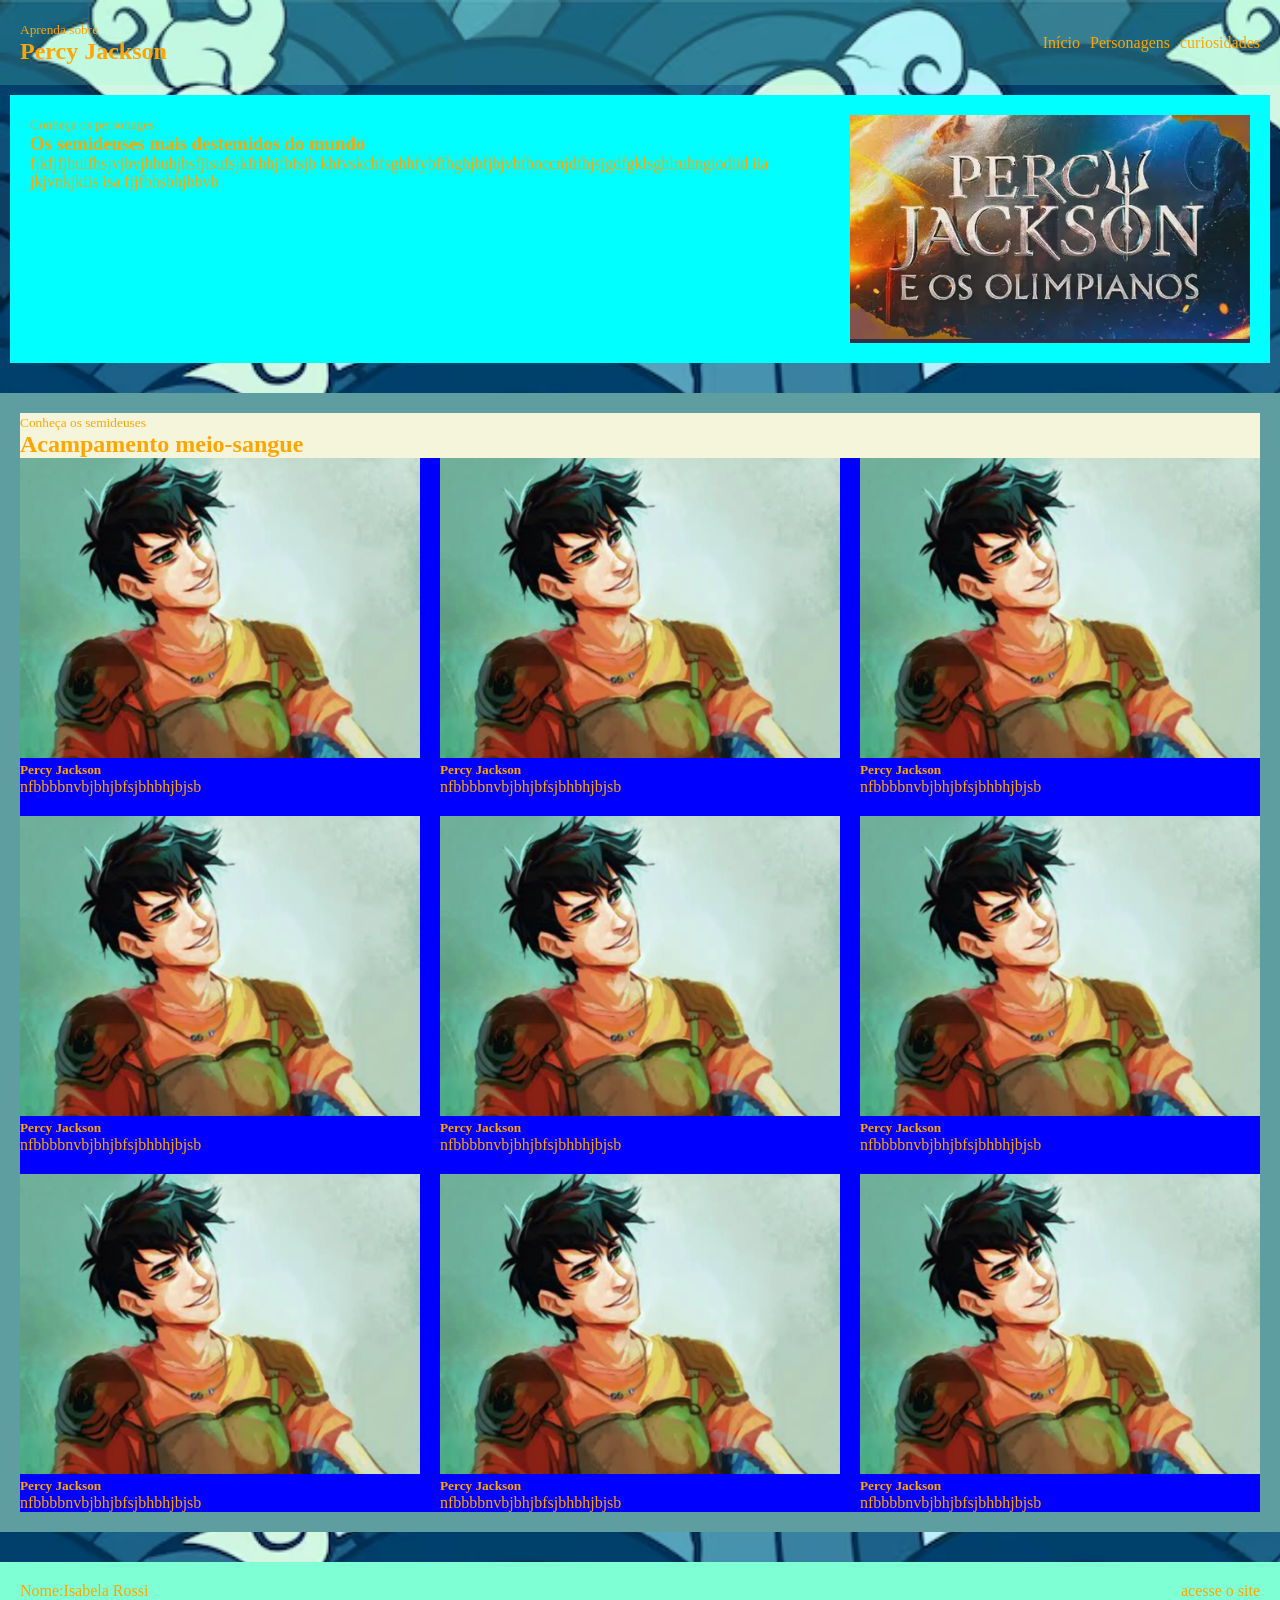
==== index.html @ 2a3d870c "Feat: treino para a prova" ====
<!DOCTYPE html>
<html lang="pt-BR">
    <head>
        <meta charset="UTF-8"/>
        <title> Treino para a prova</title>
        <link rel="stylesheet" href="css/style.css"/>
    </head>
    <body>
        <header>
            <article id="titulo">
                <p><small>Aprenda sobre</small></p>
                <h2>Percy Jackson</h2>
            </article>
            <article id="itens">
                <p>Início</p>
                <p>Personagens</p>
                <p>curiosidades</p>
            </article>
        </header>
        <main>
            <section id="destaque">
                <article id="destaque-texto">
                    <p><small>Conheça os personages</small></p>
                    <h1>Os semideuses mais destemidos do mundo</h1>
                    <p>fjkfjfjhuifhsjvjbvjhhuhjhsfjisufsjkfrhhjfbfsjb khfvskchfsghhfybffhghjbfjbjvbfbnccnjdfhjsjgdfgklsghlruhngiodiid iia jkjvnkjkiis isa fjjfbhsbhjbbvb</p>
                </article>
                <article id="destaque-img">
                    <img src="assets/img/pJ.png" alt="Logo Percy Jackson e os Olimpianos">

                </article>          
            </section>
            <section id="galeria">
                <article id="galeria-texto">
                    <p><small>Conheça os semideuses</small></p>
                    <h2>Acampamento meio-sangue</h2>
                </article>
                <article id="galeria-fotos">
                    <article class="galeria-card">
                        <article>
                            <img src="assets/img/percy.png"/>
                        </article>
                        <article class="card-txt">
                            <h1>Percy Jackson</h1>
                            <p>nfbbbbnvbjbhjbfsjbhbhjbjsb</p>
                        </article>

                    </article>
                    <article class="galeria-card">
                        <article>
                            <img src="assets/img/percy.png"/>
                        </article>
                        <article class="card-txt">
                            <h1>Percy Jackson</h1>
                            <p>nfbbbbnvbjbhjbfsjbhbhjbjsb</p>
                        </article>

                    </article>
                    <article class="galeria-card">
                        <article>
                            <img src="assets/img/percy.png"/>
                        </article>
                        <article class="card-txt">
                            <h1>Percy Jackson</h1>
                            <p>nfbbbbnvbjbhjbfsjbhbhjbjsb</p>
                        </article>

                    </article>
                    <article class="galeria-card">
                        <article>
                            <img src="assets/img/percy.png"/>
                        </article>
                        <article class="card-txt">
                            <h1>Percy Jackson</h1>
                            <p>nfbbbbnvbjbhjbfsjbhbhjbjsb</p>
                        </article>

                    </article>
                    <article class="galeria-card">
                        <article>
                            <img src="assets/img/percy.png"/>
                        </article>
                        <article class="card-txt">
                            <h1>Percy Jackson</h1>
                            <p>nfbbbbnvbjbhjbfsjbhbhjbjsb</p>
                        </article>

                    </article>
                    <article class="galeria-card">
                        <article>
                            <img src="assets/img/percy.png"/>
                        </article>
                        <article class="card-txt">
                            <h1>Percy Jackson</h1>
                            <p>nfbbbbnvbjbhjbfsjbhbhjbjsb</p>
                        </article>

                    </article>
                    <article class="galeria-card">
                        <article>
                            <img src="assets/img/percy.png"/>
                        </article>
                        <article class="card-txt">
                            <h1>Percy Jackson</h1>
                            <p>nfbbbbnvbjbhjbfsjbhbhjbjsb</p>
                        </article>

                    </article>
                    <article class="galeria-card">
                        <article>
                            <img src="assets/img/percy.png"/>
                        </article>
                        <article class="card-txt">
                            <h1>Percy Jackson</h1>
                            <p>nfbbbbnvbjbhjbfsjbhbhjbjsb</p>
                        </article>

                    </article>
                    <article class="galeria-card">
                        <article>
                            <img src="assets/img/percy.png"/>
                        </article>
                        <article class="card-txt">
                            <h1>Percy Jackson</h1>
                            <p>nfbbbbnvbjbhjbfsjbhbhjbjsb</p>
                        </article>

                    </article>

                </article> 
                
            </section>
        </main>
        <footer>
            <section id="identificacao"
                <p>Nome:Isabela Rossi</p>
            </section>
            <section id="acesso">
                <p>acesse o site</p>

            </section>
        </footer>
    </body>
</html>
---- css/style.css ----
*{
    padding:0;
    margin: 0;
    box-sizing: border-box;
}
body{
    color: orange;
    background-color: rgb(0, 0, 0);
    background-image: url("/assets/img/ondas.png");
    background-size: cover;

}
header{
    padding: 20px;
    background-color: rgba(127, 255, 212, 0.198);
    display: flex;
    justify-content: space-between;
    align-items: center;


}

#itens{
    display: flex;
    gap:10px;
}
#destaque{
    margin: 10px;
    padding: 20px;
    background-color: aqua;
    display:flex;
    justify-content:space-between;
    gap:40px;
}
#destaque-img{
    background-color: rgb(47, 47, 73);
}
#destaque-img img{
width: 400px;
}
#galeria {
    margin-top: 30px;
    background-color: cadetblue;
    padding:20px;
}
#galeria-texto{
    background-color: beige;
}
#galeria-fotos{
    background-color: blue;
    display: flex;
    flex-wrap: wrap;
    justify-content: space-between;
    gap:20px;
}

.galeria-card img{
    height:300px;
}

footer{
margin-top: 30px;
background-color: aquamarine;
padding: 20px;
display: flex;
justify-content: space-between;
}
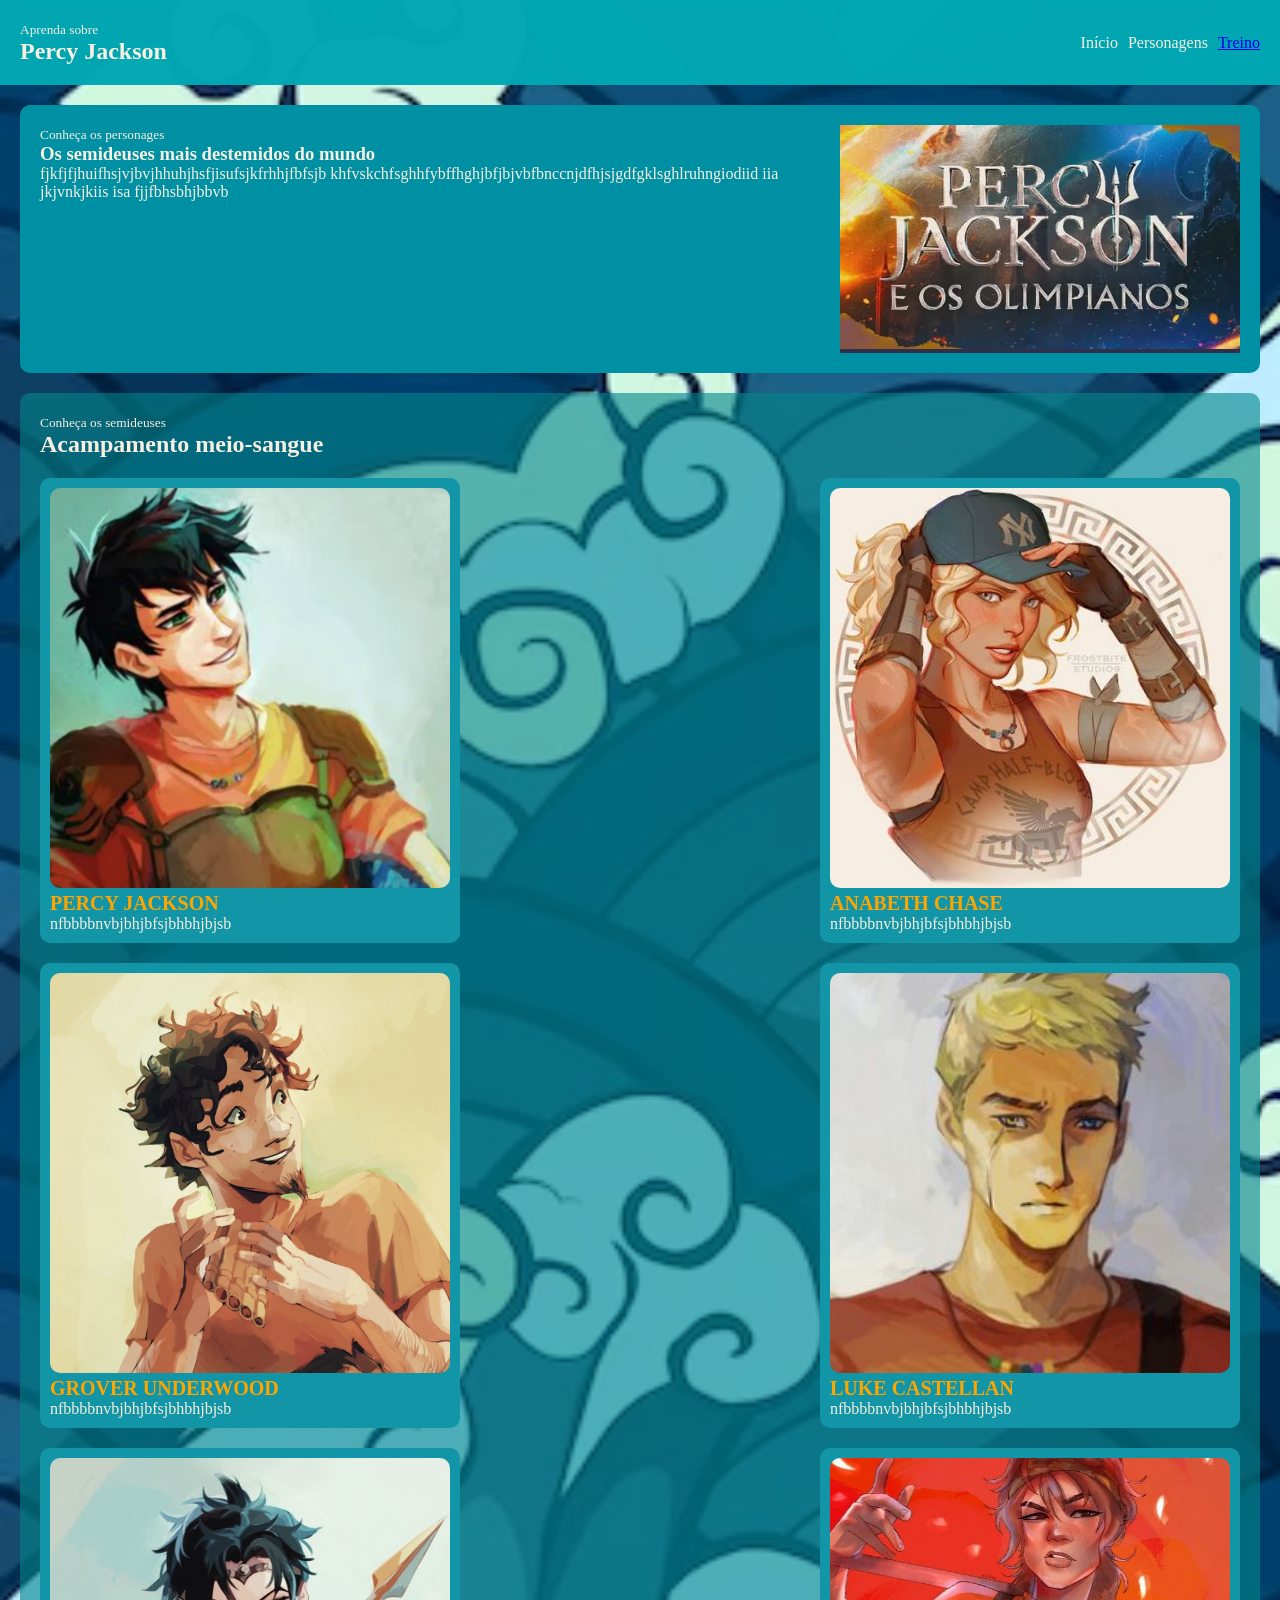
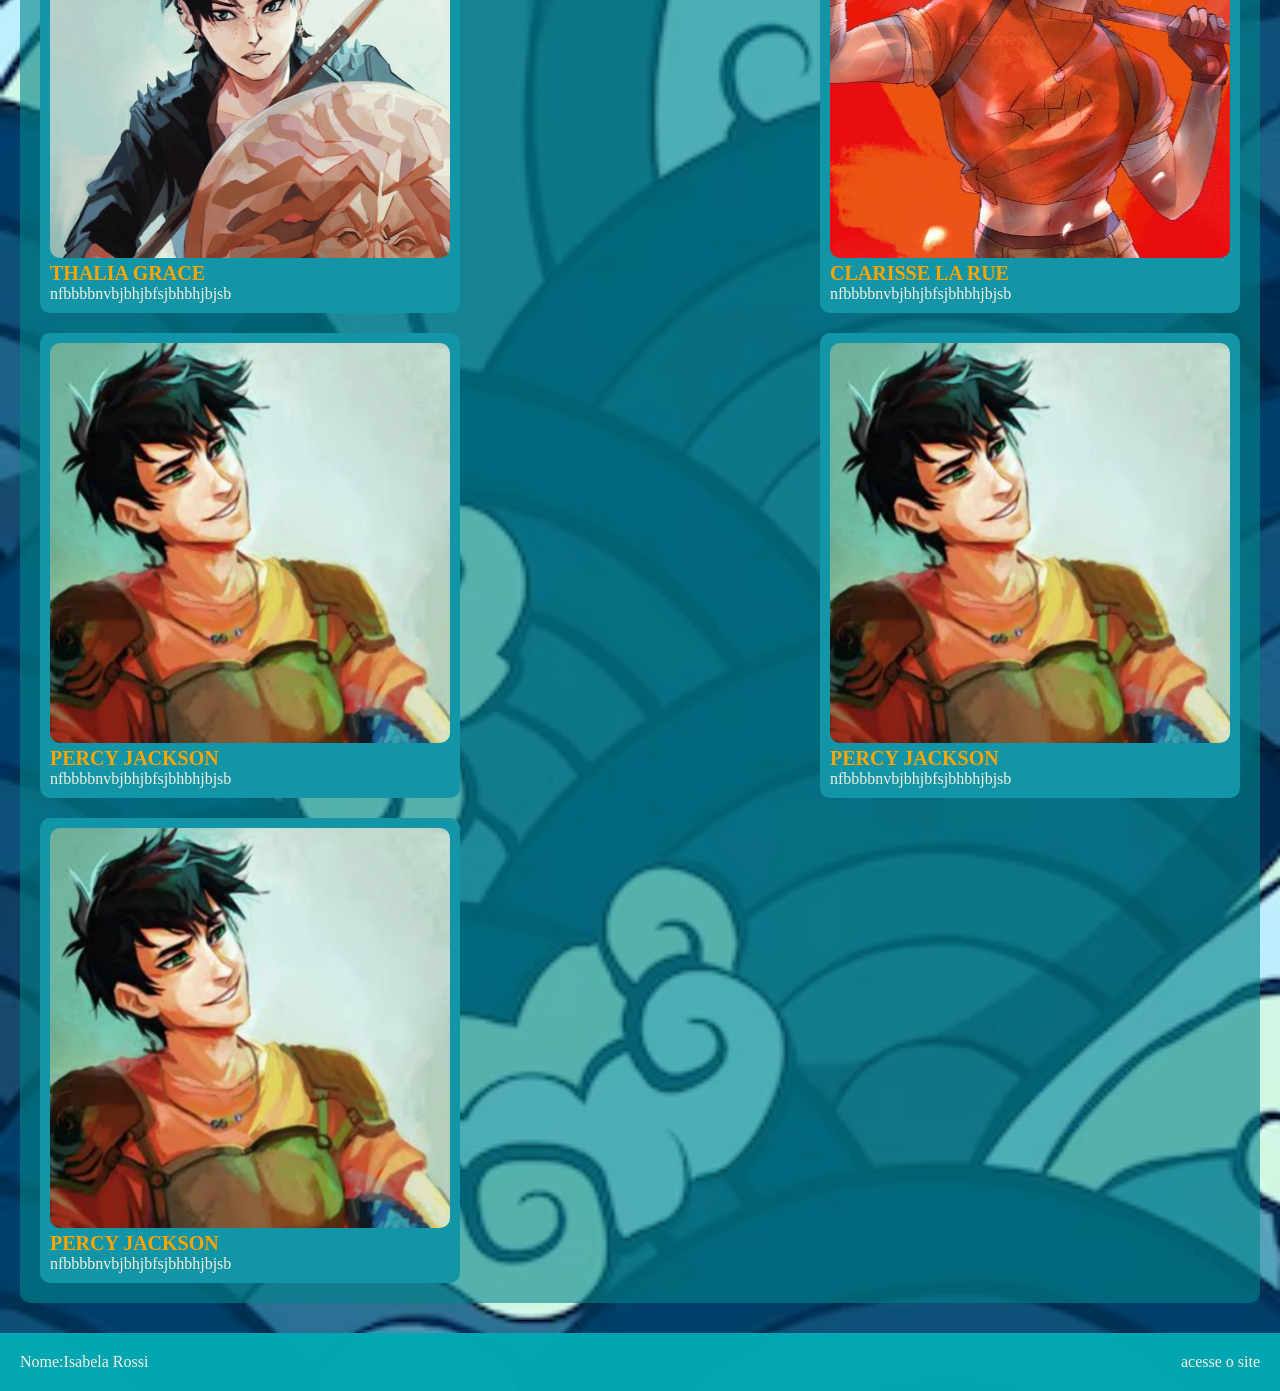
==== commit ed7f3ec6: "Feat: adicionando mais tags" ====
--- a/index.html
+++ b/index.html
@@ -14,7 +14,7 @@
             <article id="itens">
                 <p>Início</p>
                 <p>Personagens</p>
-                <p>curiosidades</p>
+                <a href = "pages/treino.html">Treino</a>
             </article>
         </header>
         <main>
@@ -37,7 +37,7 @@
                 <article id="galeria-fotos">
                     <article class="galeria-card">
                         <article>
-                            <img src="assets/img/percy.png"/>
+                            <img src="assets/img/percy.png" alt="Percy Jackson"/>
                         </article>
                         <article class="card-txt">
                             <h1>Percy Jackson</h1>
@@ -47,57 +47,57 @@
                     </article>
                     <article class="galeria-card">
                         <article>
-                            <img src="assets/img/percy.png"/>
+                            <img src="assets/img/anabeth.png" alt="Anabeth Chase"/>
                         </article>
                         <article class="card-txt">
-                            <h1>Percy Jackson</h1>
+                            <h1>Anabeth Chase</h1>
                             <p>nfbbbbnvbjbhjbfsjbhbhjbjsb</p>
                         </article>
 
                     </article>
                     <article class="galeria-card">
                         <article>
-                            <img src="assets/img/percy.png"/>
+                            <img src="assets/img/grover.png" alt="Grover Underwood"/>
                         </article>
                         <article class="card-txt">
-                            <h1>Percy Jackson</h1>
+                            <h1>Grover Underwood</h1>
                             <p>nfbbbbnvbjbhjbfsjbhbhjbjsb</p>
                         </article>
 
                     </article>
                     <article class="galeria-card">
                         <article>
-                            <img src="assets/img/percy.png"/>
+                            <img src="assets/img/luke.png" alt="Luke Castellan"/>
                         </article>
                         <article class="card-txt">
-                            <h1>Percy Jackson</h1>
+                            <h1>Luke Castellan</h1>
                             <p>nfbbbbnvbjbhjbfsjbhbhjbjsb</p>
                         </article>
 
                     </article>
                     <article class="galeria-card">
                         <article>
-                            <img src="assets/img/percy.png"/>
+                            <img src="assets/img/thalia.png" alt="Thalia Grace"/>
                         </article>
                         <article class="card-txt">
-                            <h1>Percy Jackson</h1>
+                            <h1>Thalia Grace</h1>
                             <p>nfbbbbnvbjbhjbfsjbhbhjbjsb</p>
                         </article>
 
                     </article>
                     <article class="galeria-card">
                         <article>
-                            <img src="assets/img/percy.png"/>
+                            <img src="assets/img/clarisse.png" alt="Clarisse La Rue"/>
                         </article>
                         <article class="card-txt">
-                            <h1>Percy Jackson</h1>
+                            <h1>Clarisse La Rue</h1>
                             <p>nfbbbbnvbjbhjbfsjbhbhjbjsb</p>
                         </article>
 
                     </article>
                     <article class="galeria-card">
                         <article>
-                            <img src="assets/img/percy.png"/>
+                            <img src="assets/img/percy.png" alt="Percy Jackson"/>
                         </article>
                         <article class="card-txt">
                             <h1>Percy Jackson</h1>
@@ -131,7 +131,7 @@
             </section>
         </main>
         <footer>
-            <section id="identificacao"
+            <section id="identificacao">
                 <p>Nome:Isabela Rossi</p>
             </section>
             <section id="acesso">
--- a/css/style.css
+++ b/css/style.css
@@ -4,15 +4,16 @@
     box-sizing: border-box;
 }
 body{
-    color: orange;
+    color: rgb(247, 239, 225);
     background-color: rgb(0, 0, 0);
     background-image: url("/assets/img/ondas.png");
     background-size: cover;
 
+
 }
 header{
     padding: 20px;
-    background-color: rgba(127, 255, 212, 0.198);
+    background-color: rgba(0, 168, 180, 0.982);
     display: flex;
     justify-content: space-between;
     align-items: center;
@@ -25,12 +26,13 @@
     gap:10px;
 }
 #destaque{
-    margin: 10px;
+    margin: 20px;
     padding: 20px;
-    background-color: aqua;
+    background-color: rgb(0, 144, 163);
     display:flex;
     justify-content:space-between;
     gap:40px;
+    border-radius: 10px;
 }
 #destaque-img{
     background-color: rgb(47, 47, 73);
@@ -39,28 +41,41 @@
 width: 400px;
 }
 #galeria {
+    border-radius: 10px;
     margin-top: 30px;
-    background-color: cadetblue;
+    margin: 20px;
+    padding: 20px;
+    background-color: rgba(2, 132, 137, 0.601);
     padding:20px;
 }
-#galeria-texto{
-    background-color: beige;
-}
 #galeria-fotos{
-    background-color: blue;
+    margin-top: 20px;
     display: flex;
     flex-wrap: wrap;
     justify-content: space-between;
     gap:20px;
 }
+.galeria-card{
+    padding: 10px;
+    background-color: rgb(18, 149, 166);
+    border-radius: 10px;
+}
+.galeria-card img{
+    height: 400px;
+    width: 400px;
+    object-fit: cover;
+    border-radius: 10px;
+}
+.card-txt h1{
+text-transform: uppercase;
+font-size: 20px;
+color:orange
+}
 
-.galeria-card img{
-    height:300px;
-}
 
 footer{
 margin-top: 30px;
-background-color: aquamarine;
+background-color:rgba(0, 168, 180, 0.982);
 padding: 20px;
 display: flex;
 justify-content: space-between;
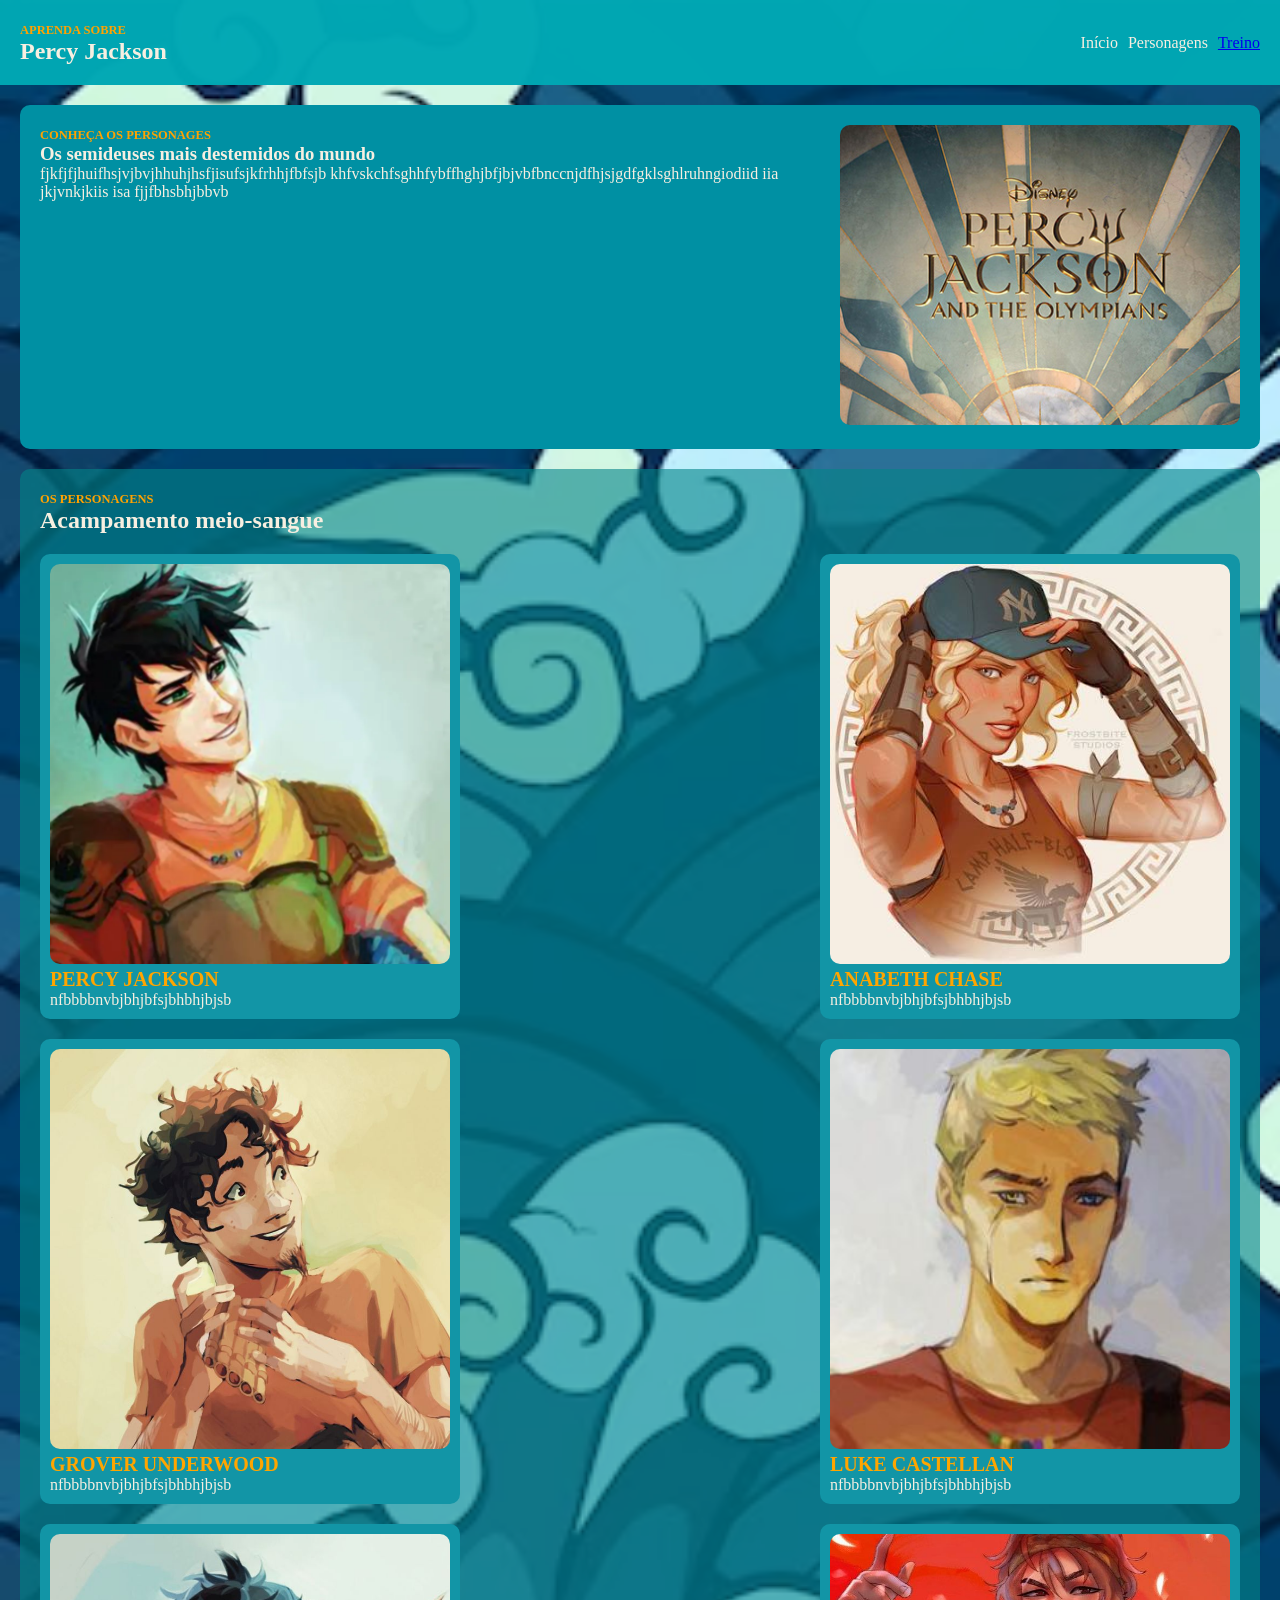
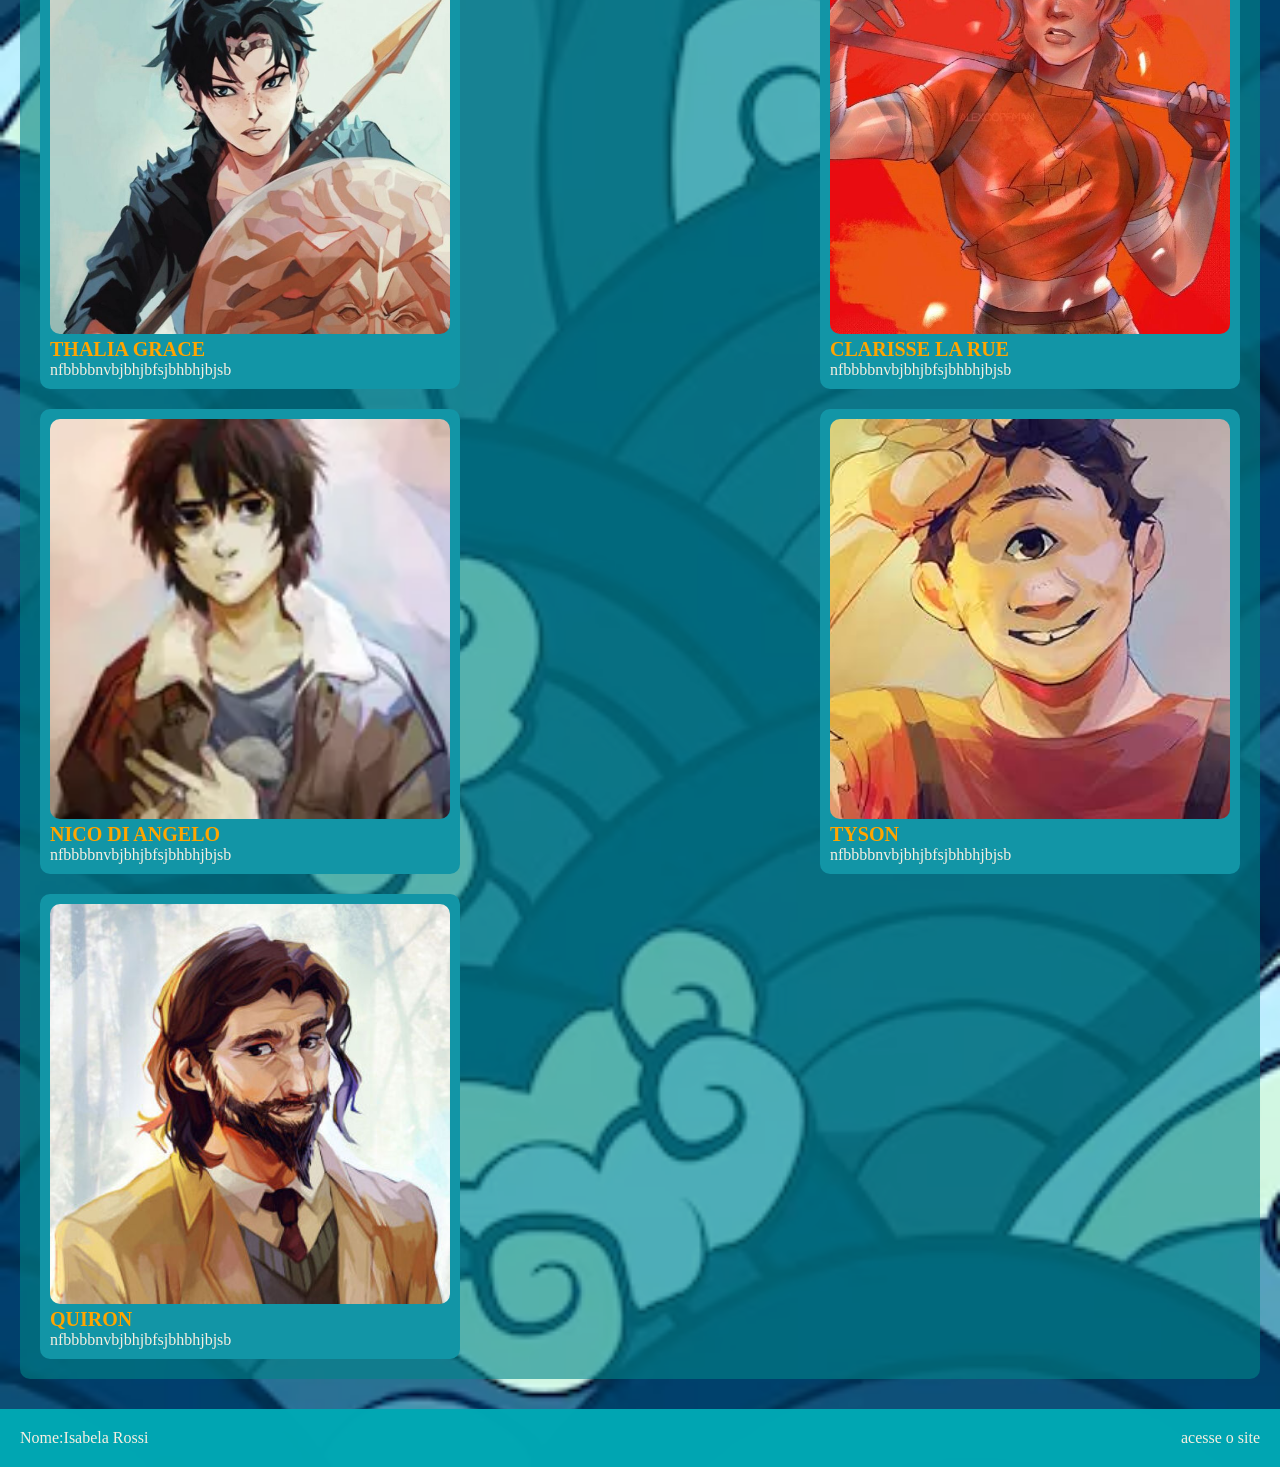
==== commit 6a9efb84: "feat: mais informações" ====
--- a/index.html
+++ b/index.html
@@ -8,7 +8,7 @@
     <body>
         <header>
             <article id="titulo">
-                <p><small>Aprenda sobre</small></p>
+                <p><spam class="textinho"><small>Aprenda sobre</small></spam></p>
                 <h2>Percy Jackson</h2>
             </article>
             <article id="itens">
@@ -20,18 +20,18 @@
         <main>
             <section id="destaque">
                 <article id="destaque-texto">
-                    <p><small>Conheça os personages</small></p>
+                    <p><spam class="textinho"><small>Conheça os personages</small></spam></p>
                     <h1>Os semideuses mais destemidos do mundo</h1>
                     <p>fjkfjfjhuifhsjvjbvjhhuhjhsfjisufsjkfrhhjfbfsjb khfvskchfsghhfybffhghjbfjbjvbfbnccnjdfhjsjgdfgklsghlruhngiodiid iia jkjvnkjkiis isa fjjfbhsbhjbbvb</p>
                 </article>
                 <article id="destaque-img">
-                    <img src="assets/img/pJ.png" alt="Logo Percy Jackson e os Olimpianos">
+                    <img src="assets/img/logo.png" alt="Logo Percy Jackson e os Olimpianos">
 
                 </article>          
             </section>
             <section id="galeria">
                 <article id="galeria-texto">
-                    <p><small>Conheça os semideuses</small></p>
+                    <p><spam class="textinho"><small>Os personagens</small></spam></p>
                     <h2>Acampamento meio-sangue</h2>
                 </article>
                 <article id="galeria-fotos">
@@ -97,30 +97,30 @@
                     </article>
                     <article class="galeria-card">
                         <article>
-                            <img src="assets/img/percy.png" alt="Percy Jackson"/>
+                            <img src="assets/img/nico.png" alt="Nico di Angelo"/>
                         </article>
                         <article class="card-txt">
-                            <h1>Percy Jackson</h1>
+                            <h1>Nico di Angelo</h1>
                             <p>nfbbbbnvbjbhjbfsjbhbhjbjsb</p>
                         </article>
 
                     </article>
                     <article class="galeria-card">
                         <article>
-                            <img src="assets/img/percy.png"/>
+                            <img src="assets/img/tyson.png" alt="Tyson"/>
                         </article>
                         <article class="card-txt">
-                            <h1>Percy Jackson</h1>
+                            <h1>Tyson</h1>
                             <p>nfbbbbnvbjbhjbfsjbhbhjbjsb</p>
                         </article>
 
                     </article>
                     <article class="galeria-card">
                         <article>
-                            <img src="assets/img/percy.png"/>
+                            <img src="assets/img/quiron.png" alt="Quiron"/>
                         </article>
                         <article class="card-txt">
-                            <h1>Percy Jackson</h1>
+                            <h1>Quiron</h1>
                             <p>nfbbbbnvbjbhjbfsjbhbhjbjsb</p>
                         </article>
 
--- a/css/style.css
+++ b/css/style.css
@@ -34,11 +34,12 @@
     gap:40px;
     border-radius: 10px;
 }
-#destaque-img{
-    background-color: rgb(47, 47, 73);
-}
+
 #destaque-img img{
 width: 400px;
+height: 300px;
+border-radius: 10px;
+object-fit: cover;
 }
 #galeria {
     border-radius: 10px;
@@ -79,4 +80,10 @@
 padding: 20px;
 display: flex;
 justify-content: space-between;
+}
+.textinho{
+    color:rgb(255, 162, 0);
+    font-size: 15px;
+    text-transform: uppercase;
+    font-weight: 600;
 }
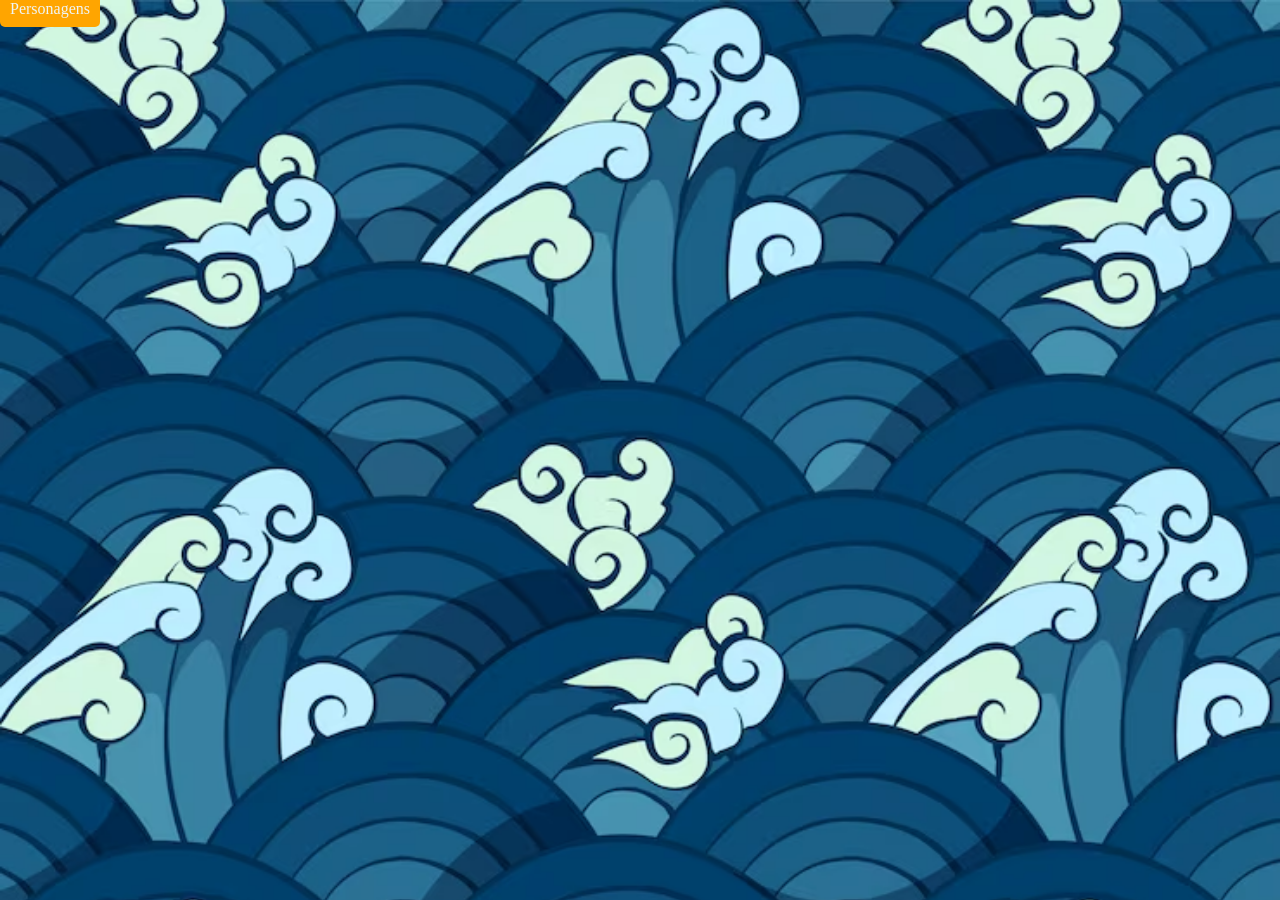
==== commit c91e38f6: "textos" ====
--- a/index.html
+++ b/index.html
@@ -1,143 +1,21 @@
 <!DOCTYPE html>
-<html lang="pt-BR">
+<html lang ="pt-BR">
     <head>
         <meta charset="UTF-8"/>
-        <title> Treino para a prova</title>
-        <link rel="stylesheet" href="css/style.css"/>
+        <title>Treino para a prova</title>
+        <link rel ="stylesheet" href="css/style.css"/>
     </head>
     <body>
         <header>
-            <article id="titulo">
-                <p><spam class="textinho"><small>Aprenda sobre</small></spam></p>
-                <h2>Percy Jackson</h2>
-            </article>
-            <article id="itens">
-                <p>Início</p>
-                <p>Personagens</p>
-                <a href = "pages/treino.html">Treino</a>
-            </article>
+            <a href="pages/personagens.html">Personagens</a>
         </header>
         <main>
-            <section id="destaque">
-                <article id="destaque-texto">
-                    <p><spam class="textinho"><small>Conheça os personages</small></spam></p>
-                    <h1>Os semideuses mais destemidos do mundo</h1>
-                    <p>fjkfjfjhuifhsjvjbvjhhuhjhsfjisufsjkfrhhjfbfsjb khfvskchfsghhfybffhghjbfjbjvbfbnccnjdfhjsjgdfgklsghlruhngiodiid iia jkjvnkjkiis isa fjjfbhsbhjbbvb</p>
-                </article>
-                <article id="destaque-img">
-                    <img src="assets/img/logo.png" alt="Logo Percy Jackson e os Olimpianos">
 
-                </article>          
-            </section>
-            <section id="galeria">
-                <article id="galeria-texto">
-                    <p><spam class="textinho"><small>Os personagens</small></spam></p>
-                    <h2>Acampamento meio-sangue</h2>
-                </article>
-                <article id="galeria-fotos">
-                    <article class="galeria-card">
-                        <article>
-                            <img src="assets/img/percy.png" alt="Percy Jackson"/>
-                        </article>
-                        <article class="card-txt">
-                            <h1>Percy Jackson</h1>
-                            <p>nfbbbbnvbjbhjbfsjbhbhjbjsb</p>
-                        </article>
-
-                    </article>
-                    <article class="galeria-card">
-                        <article>
-                            <img src="assets/img/anabeth.png" alt="Anabeth Chase"/>
-                        </article>
-                        <article class="card-txt">
-                            <h1>Anabeth Chase</h1>
-                            <p>nfbbbbnvbjbhjbfsjbhbhjbjsb</p>
-                        </article>
-
-                    </article>
-                    <article class="galeria-card">
-                        <article>
-                            <img src="assets/img/grover.png" alt="Grover Underwood"/>
-                        </article>
-                        <article class="card-txt">
-                            <h1>Grover Underwood</h1>
-                            <p>nfbbbbnvbjbhjbfsjbhbhjbjsb</p>
-                        </article>
-
-                    </article>
-                    <article class="galeria-card">
-                        <article>
-                            <img src="assets/img/luke.png" alt="Luke Castellan"/>
-                        </article>
-                        <article class="card-txt">
-                            <h1>Luke Castellan</h1>
-                            <p>nfbbbbnvbjbhjbfsjbhbhjbjsb</p>
-                        </article>
-
-                    </article>
-                    <article class="galeria-card">
-                        <article>
-                            <img src="assets/img/thalia.png" alt="Thalia Grace"/>
-                        </article>
-                        <article class="card-txt">
-                            <h1>Thalia Grace</h1>
-                            <p>nfbbbbnvbjbhjbfsjbhbhjbjsb</p>
-                        </article>
-
-                    </article>
-                    <article class="galeria-card">
-                        <article>
-                            <img src="assets/img/clarisse.png" alt="Clarisse La Rue"/>
-                        </article>
-                        <article class="card-txt">
-                            <h1>Clarisse La Rue</h1>
-                            <p>nfbbbbnvbjbhjbfsjbhbhjbjsb</p>
-                        </article>
-
-                    </article>
-                    <article class="galeria-card">
-                        <article>
-                            <img src="assets/img/nico.png" alt="Nico di Angelo"/>
-                        </article>
-                        <article class="card-txt">
-                            <h1>Nico di Angelo</h1>
-                            <p>nfbbbbnvbjbhjbfsjbhbhjbjsb</p>
-                        </article>
-
-                    </article>
-                    <article class="galeria-card">
-                        <article>
-                            <img src="assets/img/tyson.png" alt="Tyson"/>
-                        </article>
-                        <article class="card-txt">
-                            <h1>Tyson</h1>
-                            <p>nfbbbbnvbjbhjbfsjbhbhjbjsb</p>
-                        </article>
-
-                    </article>
-                    <article class="galeria-card">
-                        <article>
-                            <img src="assets/img/quiron.png" alt="Quiron"/>
-                        </article>
-                        <article class="card-txt">
-                            <h1>Quiron</h1>
-                            <p>nfbbbbnvbjbhjbfsjbhbhjbjsb</p>
-                        </article>
-
-                    </article>
-
-                </article> 
-                
-            </section>
         </main>
         <footer>
-            <section id="identificacao">
-                <p>Nome:Isabela Rossi</p>
-            </section>
-            <section id="acesso">
-                <p>acesse o site</p>
 
-            </section>
         </footer>
     </body>
-</html>+</html>
+
+
--- a/css/style.css
+++ b/css/style.css
@@ -1,89 +1,20 @@
 *{
-    padding:0;
+    padding: 0;
     margin: 0;
     box-sizing: border-box;
 }
 body{
-    color: rgb(247, 239, 225);
-    background-color: rgb(0, 0, 0);
-    background-image: url("/assets/img/ondas.png");
+    background-image:url("../assets/img/ondas.png");
     background-size: cover;
-
-
 }
-header{
-    padding: 20px;
-    background-color: rgba(0, 168, 180, 0.982);
-    display: flex;
-    justify-content: space-between;
-    align-items: center;
-
-
+a{
+    text-decoration: none;
+    color: rgb(240, 245, 244);
+    background-color: orange;
+    padding: 10px;
+    border-radius: 5px;
 }
-
-#itens{
-    display: flex;
-    gap:10px;
-}
-#destaque{
-    margin: 20px;
-    padding: 20px;
-    background-color: rgb(0, 144, 163);
-    display:flex;
-    justify-content:space-between;
-    gap:40px;
-    border-radius: 10px;
-}
-
-#destaque-img img{
-width: 400px;
-height: 300px;
-border-radius: 10px;
-object-fit: cover;
-}
-#galeria {
-    border-radius: 10px;
-    margin-top: 30px;
-    margin: 20px;
-    padding: 20px;
-    background-color: rgba(2, 132, 137, 0.601);
-    padding:20px;
-}
-#galeria-fotos{
-    margin-top: 20px;
-    display: flex;
-    flex-wrap: wrap;
-    justify-content: space-between;
-    gap:20px;
-}
-.galeria-card{
-    padding: 10px;
-    background-color: rgb(18, 149, 166);
-    border-radius: 10px;
-}
-.galeria-card img{
-    height: 400px;
-    width: 400px;
-    object-fit: cover;
-    border-radius: 10px;
-}
-.card-txt h1{
-text-transform: uppercase;
-font-size: 20px;
-color:orange
-}
-
-
-footer{
-margin-top: 30px;
-background-color:rgba(0, 168, 180, 0.982);
-padding: 20px;
-display: flex;
-justify-content: space-between;
-}
-.textinho{
-    color:rgb(255, 162, 0);
-    font-size: 15px;
-    text-transform: uppercase;
-    font-weight: 600;
+a:hover{
+    background-color: rgb(254, 252, 252);
+    color: rgb(23, 189, 176);
 }
